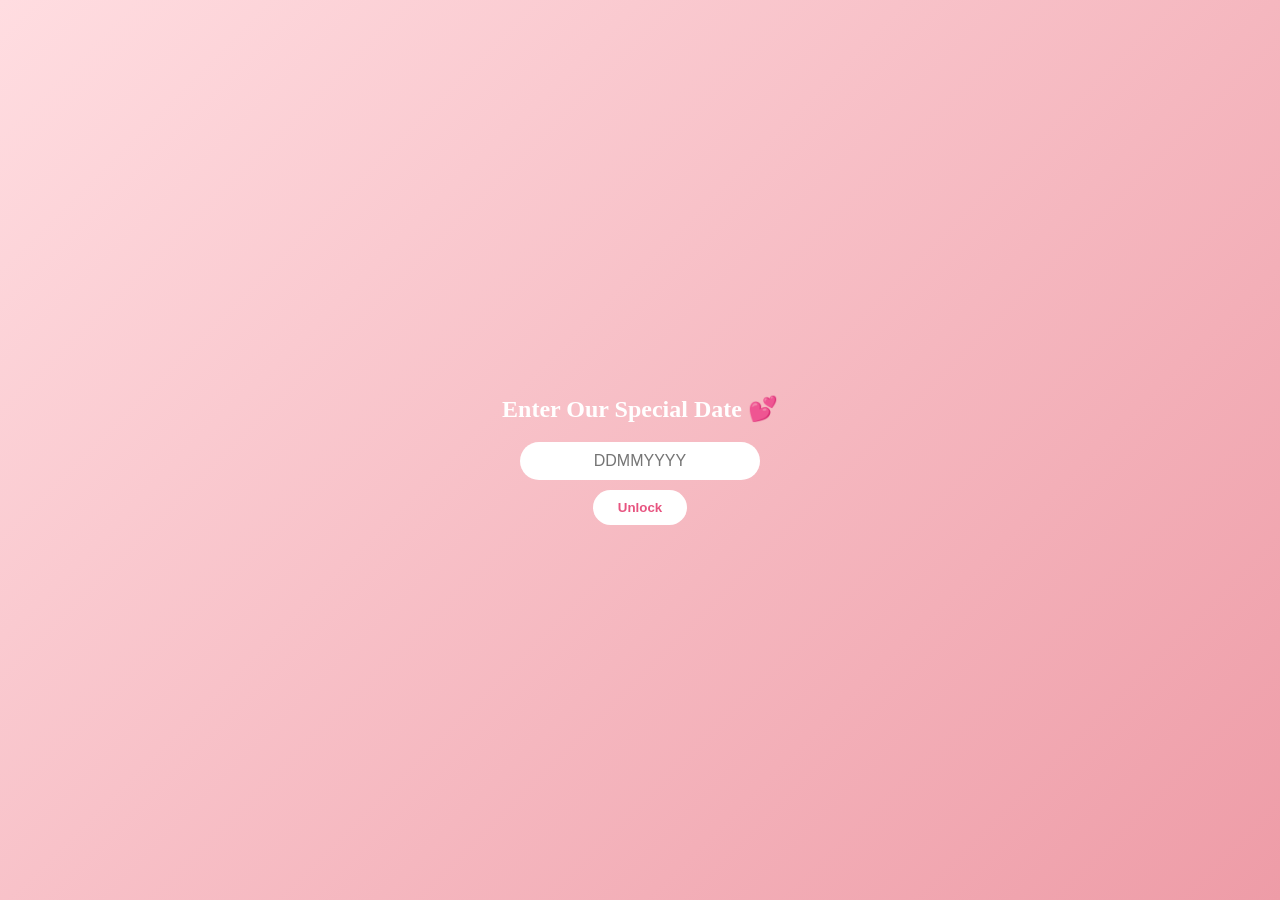
==== index.html @ 982a637d "Create index.html" ====
<!DOCTYPE html>
<html lang="en">
<head>
<meta charset="UTF-8">
<meta name="viewport" content="width=device-width, initial-scale=1.0">
<title>For You ❤️</title>

<style>
body {
    margin: 0;
    font-family: 'Georgia', serif;
    overflow: hidden;
    background: linear-gradient(135deg, #ffdde1, #ee9ca7);
    display: flex;
    justify-content: center;
    align-items: center;
    height: 100vh;
    color: #fff;
}

/* Login Screen */
#loginBox {
    text-align: center;
}

input {
    padding: 10px 20px;
    border-radius: 30px;
    border: none;
    text-align: center;
    font-size: 16px;
}

button {
    margin-top: 10px;
    padding: 10px 25px;
    border-radius: 30px;
    border: none;
    background: white;
    color: #e75480;
    font-weight: bold;
    cursor: pointer;
    transition: 0.3s;
}

button:hover {
    background: #ffe6eb;
}

/* Love Letter */
#loveContent {
    display: none;
    max-width: 600px;
    padding: 40px;
    background: rgba(255,255,255,0.2);
    backdrop-filter: blur(10px);
    border-radius: 20px;
    text-align: center;
    animation: fadeIn 2s ease forwards;
}

h1 {
    margin-bottom: 20px;
}

@keyframes fadeIn {
    from { opacity: 0; transform: translateY(20px); }
    to { opacity: 1; transform: translateY(0); }
}

/* Floating hearts & flowers */
.floating {
    position: absolute;
    font-size: 24px;
    animation: floatUp linear infinite;
}

@keyframes floatUp {
    from {
        transform: translateY(100vh);
        opacity: 1;
    }
    to {
        transform: translateY(-10vh);
        opacity: 0;
    }
}
</style>
</head>

<body>

<div id="loginBox">
    <h2>Enter Our Special Date 💕</h2>
    <input type="password" id="password" placeholder="DDMMYYYY">
    <br>
    <button onclick="unlock()">Unlock</button>
</div>

<div id="loveContent">
    <h1>Happy 1 Month ❤️</h1>
    <p>
        My love,<br><br>
        One month with you has been the most beautiful chapter of my life.  
        Every day with you feels lighter, warmer, and happier.  
        Your smile is my favorite notification.  
        Your voice is my favorite sound.  
        And your love is my favorite place to be.<br><br>
        I don’t just love you…  
        I love the way you make me feel.  
        I love the way you exist.  
        I love us.<br><br>
        Here’s to one month…  
        and to every month after this. ❤️
    </p>
</div>

<script>
const correctPassword = "26012026";

function unlock() {
    const input = document.getElementById("password").value;
    if (input === correctPassword) {
        document.getElementById("loginBox").style.display = "none";
        document.getElementById("loveContent").style.display = "block";
        startFloating();
    } else {
        alert("Hint: Our date 💕");
    }
}

function startFloating() {
    const symbols = ["❤️", "🌸", "💖", "🌷", "💕"];
    setInterval(() => {
        const element = document.createElement("div");
        element.className = "floating";
        element.innerText = symbols[Math.floor(Math.random() * symbols.length)];
        element.style.left = Math.random() * 100 + "vw";
        element.style.animationDuration = (4 + Math.random() * 4) + "s";
        document.body.appendChild(element);

        setTimeout(() => {
            element.remove();
        }, 8000);
    }, 500);
}
</script>

</body>
</html>
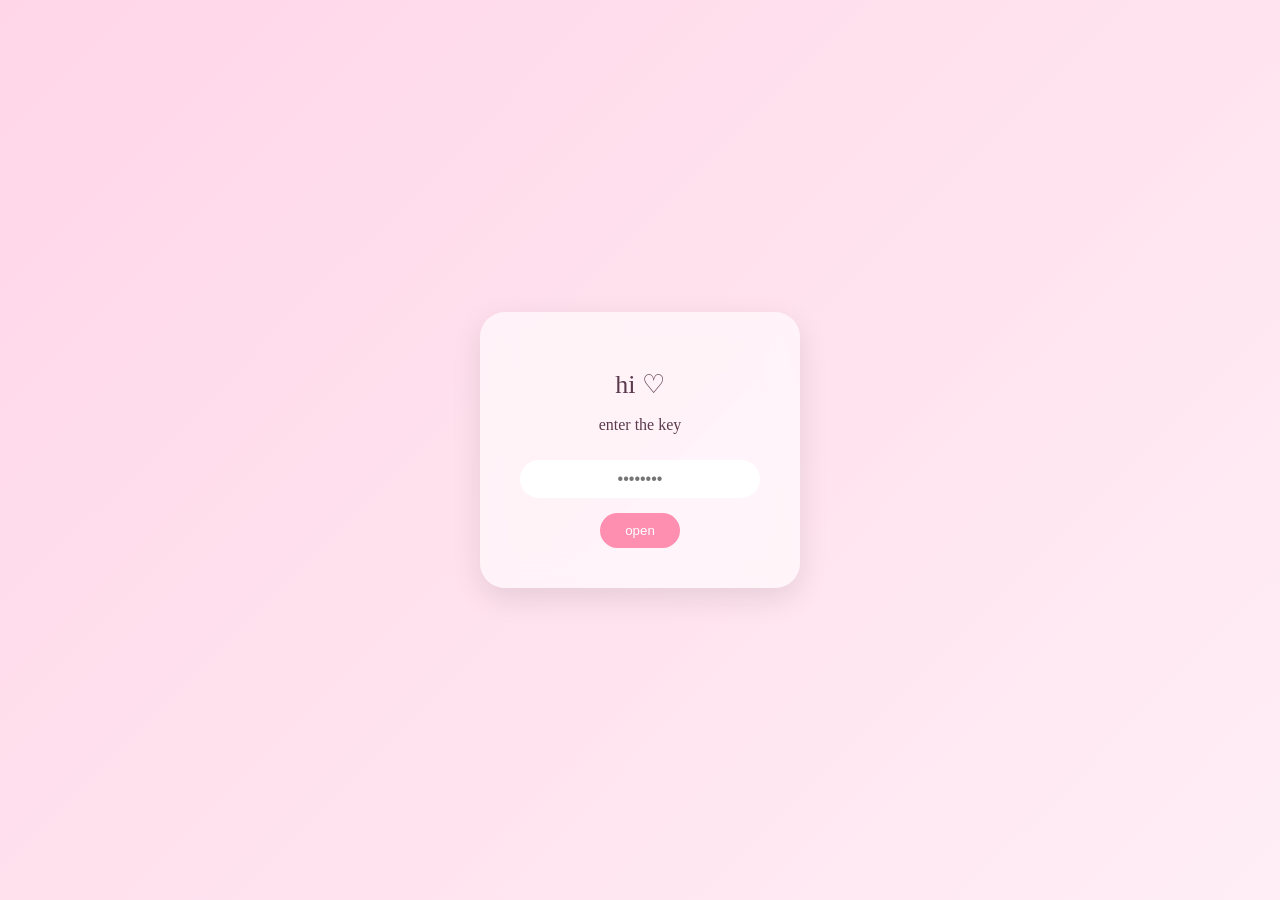
==== commit e0f7bdd9: "Update index.html" ====
--- a/index.html
+++ b/index.html
@@ -3,76 +3,95 @@
 <head>
 <meta charset="UTF-8">
 <meta name="viewport" content="width=device-width, initial-scale=1.0">
-<title>For You ❤️</title>
+<title>♡</title>
 
 <style>
 body {
     margin: 0;
     font-family: 'Georgia', serif;
+    background: linear-gradient(135deg, #ffd6e8, #ffeef5);
+    height: 100vh;
     overflow: hidden;
-    background: linear-gradient(135deg, #ffdde1, #ee9ca7);
     display: flex;
     justify-content: center;
     align-items: center;
-    height: 100vh;
-    color: #fff;
+    color: #5c3a4d;
 }
 
-/* Login Screen */
-#loginBox {
+/* Card */
+.card {
+    background: rgba(255,255,255,0.6);
+    backdrop-filter: blur(15px);
+    padding: 40px;
+    border-radius: 25px;
     text-align: center;
+    box-shadow: 0 10px 30px rgba(0,0,0,0.1);
+    max-width: 500px;
+    animation: fadeIn 1.5s ease forwards;
+}
+
+h1 {
+    font-size: 26px;
+    margin-bottom: 10px;
+    font-weight: normal;
 }
 
 input {
     padding: 10px 20px;
     border-radius: 30px;
     border: none;
+    outline: none;
     text-align: center;
+    margin-top: 10px;
     font-size: 16px;
+    background: #fff;
 }
 
 button {
-    margin-top: 10px;
+    margin-top: 15px;
     padding: 10px 25px;
     border-radius: 30px;
     border: none;
-    background: white;
-    color: #e75480;
-    font-weight: bold;
+    background: #ff8fb1;
+    color: white;
     cursor: pointer;
     transition: 0.3s;
 }
 
 button:hover {
-    background: #ffe6eb;
+    background: #ff6f9d;
 }
 
-/* Love Letter */
+/* Hidden Content */
 #loveContent {
     display: none;
-    max-width: 600px;
-    padding: 40px;
-    background: rgba(255,255,255,0.2);
-    backdrop-filter: blur(10px);
-    border-radius: 20px;
-    text-align: center;
     animation: fadeIn 2s ease forwards;
 }
 
-h1 {
+@keyframes fadeIn {
+    from {opacity:0; transform: translateY(20px);}
+    to {opacity:1; transform: translateY(0);}
+}
+
+/* Pulsating Heart */
+.heart {
+    font-size: 60px;
+    animation: pulse 1.5s infinite;
     margin-bottom: 20px;
 }
 
-@keyframes fadeIn {
-    from { opacity: 0; transform: translateY(20px); }
-    to { opacity: 1; transform: translateY(0); }
+@keyframes pulse {
+    0% { transform: scale(1); }
+    50% { transform: scale(1.2); }
+    100% { transform: scale(1); }
 }
 
-/* Floating hearts & flowers */
+/* Floating elements */
 .floating {
     position: absolute;
-    font-size: 24px;
+    font-size: 22px;
     animation: floatUp linear infinite;
+    opacity: 0.8;
 }
 
 @keyframes floatUp {
@@ -90,29 +109,33 @@
 
 <body>
 
-<div id="loginBox">
-    <h2>Enter Our Special Date 💕</h2>
-    <input type="password" id="password" placeholder="DDMMYYYY">
+<div class="card">
+
+<div id="login">
+    <h1>hi ♡</h1>
+    <p>enter the key</p>
+    <input type="password" id="password" placeholder="••••••••">
     <br>
-    <button onclick="unlock()">Unlock</button>
+    <button onclick="unlock()">open</button>
 </div>
 
 <div id="loveContent">
-    <h1>Happy 1 Month ❤️</h1>
+    <div class="heart">❤️</div>
+    <h1>happy one month</h1>
     <p>
-        My love,<br><br>
-        One month with you has been the most beautiful chapter of my life.  
-        Every day with you feels lighter, warmer, and happier.  
-        Your smile is my favorite notification.  
-        Your voice is my favorite sound.  
-        And your love is my favorite place to be.<br><br>
-        I don’t just love you…  
-        I love the way you make me feel.  
-        I love the way you exist.  
-        I love us.<br><br>
-        Here’s to one month…  
-        and to every month after this. ❤️
+        my love,<br><br>
+        this month with you has been soft, warm, and unforgettable.  
+        you have turned ordinary days into something magical.  
+        every laugh, every look, every little moment with you  
+        feels like home.<br><br>
+        i love the way you smile.  
+        i love the way you care.  
+        i love the way you are.<br><br>
+        one month down…  
+        forever to go. ♡
     </p>
+</div>
+
 </div>
 
 <script>
@@ -121,28 +144,26 @@
 function unlock() {
     const input = document.getElementById("password").value;
     if (input === correctPassword) {
-        document.getElementById("loginBox").style.display = "none";
+        document.getElementById("login").style.display = "none";
         document.getElementById("loveContent").style.display = "block";
         startFloating();
-    } else {
-        alert("Hint: Our date 💕");
     }
 }
 
 function startFloating() {
-    const symbols = ["❤️", "🌸", "💖", "🌷", "💕"];
+    const symbols = ["❤️","🌸","💗","🌷","💖"];
     setInterval(() => {
-        const element = document.createElement("div");
-        element.className = "floating";
-        element.innerText = symbols[Math.floor(Math.random() * symbols.length)];
-        element.style.left = Math.random() * 100 + "vw";
-        element.style.animationDuration = (4 + Math.random() * 4) + "s";
-        document.body.appendChild(element);
+        const el = document.createElement("div");
+        el.className = "floating";
+        el.innerText = symbols[Math.floor(Math.random()*symbols.length)];
+        el.style.left = Math.random() * 100 + "vw";
+        el.style.animationDuration = (5 + Math.random()*3) + "s";
+        document.body.appendChild(el);
 
         setTimeout(() => {
-            element.remove();
+            el.remove();
         }, 8000);
-    }, 500);
+    }, 600);
 }
 </script>
 
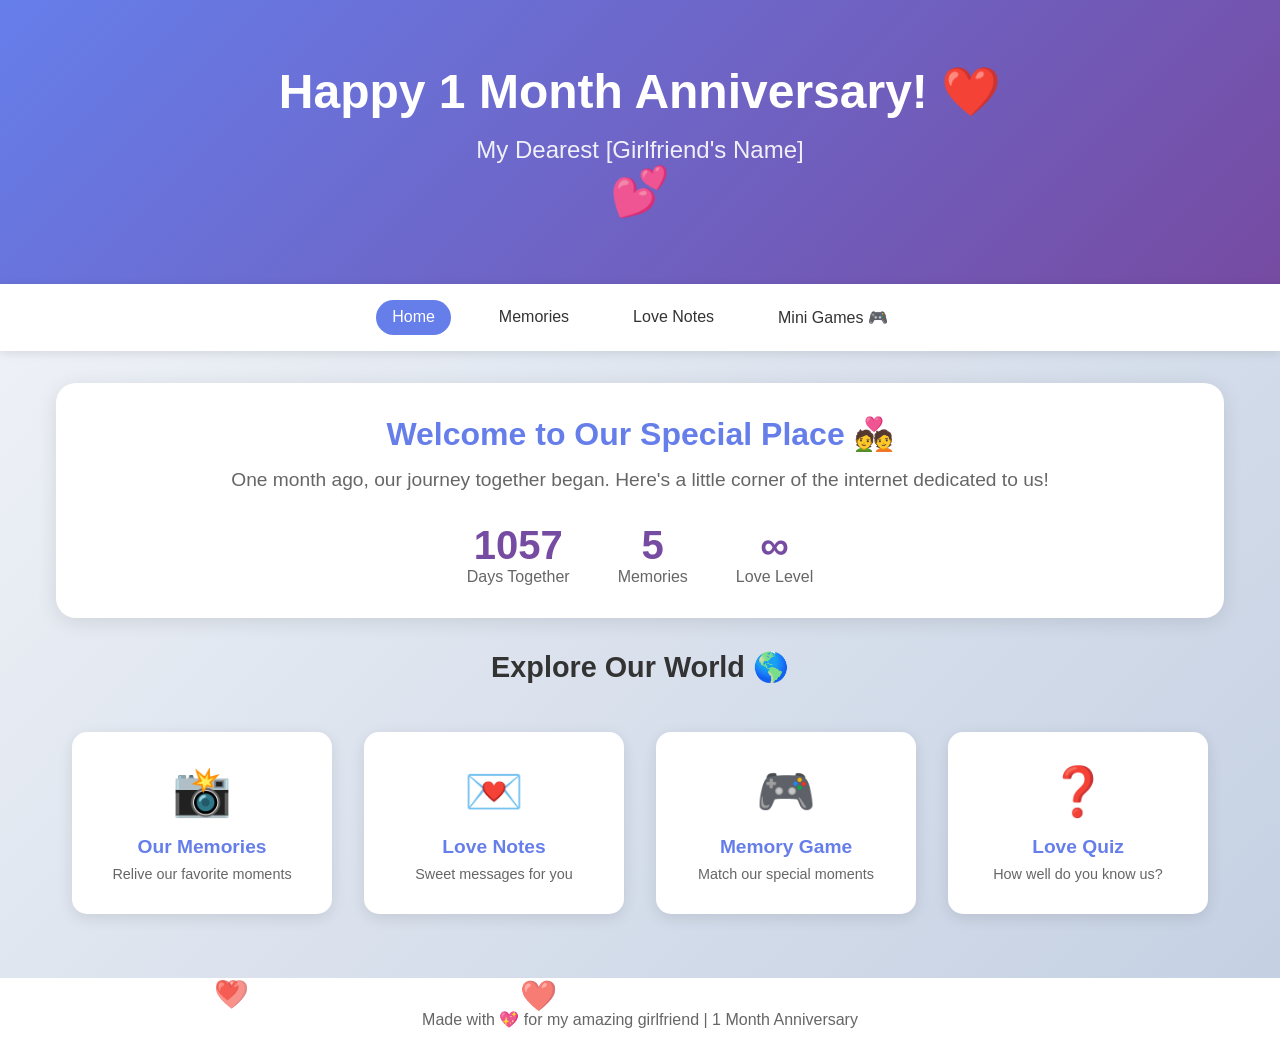
==== commit 6e5345a3: "first update" ====
--- a/index.html
+++ b/index.html
@@ -1,171 +1,87 @@
 <!DOCTYPE html>
 <html lang="en">
 <head>
-<meta charset="UTF-8">
-<meta name="viewport" content="width=device-width, initial-scale=1.0">
-<title>♡</title>
+    <meta charset="UTF-8">
+    <meta name="viewport" content="width=device-width, initial-scale=1.0">
+    <title>Our 1 Month Anniversary ❤️</title>
+    <link rel="stylesheet" href="css/main.css">
+</head>
+<body>
+    <div class="hero-section">
+        <h1 class="main-title">Happy 1 Month Anniversary! ❤️</h1>
+        <p class="subtitle">My Dearest [Girlfriend's Name]</p>
+        <div class="heart-animation">💕</div>
+    </div>
 
-<style>
-body {
-    margin: 0;
-    font-family: 'Georgia', serif;
-    background: linear-gradient(135deg, #ffd6e8, #ffeef5);
-    height: 100vh;
-    overflow: hidden;
-    display: flex;
-    justify-content: center;
-    align-items: center;
-    color: #5c3a4d;
-}
+    <nav class="main-nav">
+        <div class="nav-container">
+            <a href="index.html" class="nav-link active">Home</a>
+            <a href="pages/memories.html" class="nav-link">Memories</a>
+            <a href="pages/love-notes.html" class="nav-link">Love Notes</a>
+            <div class="games-dropdown">
+                <button class="dropbtn">Mini Games 🎮</button>
+                <div class="dropdown-content">
+                    <a href="pages/games/memory-game.html">Memory Match</a>
+                    <a href="pages/games/quiz-game.html">Love Quiz</a>
+                    <a href="pages/games/love-meter.html">Love Meter</a>
+                </div>
+            </div>
+        </div>
+    </nav>
 
-/* Card */
-.card {
-    background: rgba(255,255,255,0.6);
-    backdrop-filter: blur(15px);
-    padding: 40px;
-    border-radius: 25px;
-    text-align: center;
-    box-shadow: 0 10px 30px rgba(0,0,0,0.1);
-    max-width: 500px;
-    animation: fadeIn 1.5s ease forwards;
-}
+    <main class="content">
+        <section class="welcome-card">
+            <h2>Welcome to Our Special Place 💑</h2>
+            <p>One month ago, our journey together began. Here's a little corner of the internet dedicated to us!</p>
+            
+            <div class="stats-container">
+                <div class="stat-box">
+                    <span class="stat-number" id="daysCount">30</span>
+                    <span class="stat-label">Days Together</span>
+                </div>
+                <div class="stat-box">
+                    <span class="stat-number" id="memoriesCount">5</span>
+                    <span class="stat-label">Memories</span>
+                </div>
+                <div class="stat-box">
+                    <span class="stat-number" id="loveQuotient">∞</span>
+                    <span class="stat-label">Love Level</span>
+                </div>
+            </div>
+        </section>
 
-h1 {
-    font-size: 26px;
-    margin-bottom: 10px;
-    font-weight: normal;
-}
+        <section class="quick-links">
+            <h3>Explore Our World 🌎</h3>
+            <div class="link-grid">
+                <a href="pages/memories.html" class="grid-item memories">
+                    <span>📸</span>
+                    <h4>Our Memories</h4>
+                    <p>Relive our favorite moments</p>
+                </a>
+                <a href="pages/love-notes.html" class="grid-item notes">
+                    <span>💌</span>
+                    <h4>Love Notes</h4>
+                    <p>Sweet messages for you</p>
+                </a>
+                <a href="pages/games/memory-game.html" class="grid-item game">
+                    <span>🎮</span>
+                    <h4>Memory Game</h4>
+                    <p>Match our special moments</p>
+                </a>
+                <a href="pages/games/quiz-game.html" class="grid-item quiz">
+                    <span>❓</span>
+                    <h4>Love Quiz</h4>
+                    <p>How well do you know us?</p>
+                </a>
+            </div>
+        </section>
+    </main>
 
-input {
-    padding: 10px 20px;
-    border-radius: 30px;
-    border: none;
-    outline: none;
-    text-align: center;
-    margin-top: 10px;
-    font-size: 16px;
-    background: #fff;
-}
+    <footer>
+        <p>Made with 💖 for my amazing girlfriend | 1 Month Anniversary</p>
+        <div class="floating-hearts"></div>
+    </footer>
 
-button {
-    margin-top: 15px;
-    padding: 10px 25px;
-    border-radius: 30px;
-    border: none;
-    background: #ff8fb1;
-    color: white;
-    cursor: pointer;
-    transition: 0.3s;
-}
-
-button:hover {
-    background: #ff6f9d;
-}
-
-/* Hidden Content */
-#loveContent {
-    display: none;
-    animation: fadeIn 2s ease forwards;
-}
-
-@keyframes fadeIn {
-    from {opacity:0; transform: translateY(20px);}
-    to {opacity:1; transform: translateY(0);}
-}
-
-/* Pulsating Heart */
-.heart {
-    font-size: 60px;
-    animation: pulse 1.5s infinite;
-    margin-bottom: 20px;
-}
-
-@keyframes pulse {
-    0% { transform: scale(1); }
-    50% { transform: scale(1.2); }
-    100% { transform: scale(1); }
-}
-
-/* Floating elements */
-.floating {
-    position: absolute;
-    font-size: 22px;
-    animation: floatUp linear infinite;
-    opacity: 0.8;
-}
-
-@keyframes floatUp {
-    from {
-        transform: translateY(100vh);
-        opacity: 1;
-    }
-    to {
-        transform: translateY(-10vh);
-        opacity: 0;
-    }
-}
-</style>
-</head>
-
-<body>
-
-<div class="card">
-
-<div id="login">
-    <h1>hi ♡</h1>
-    <p>enter the key</p>
-    <input type="password" id="password" placeholder="••••••••">
-    <br>
-    <button onclick="unlock()">open</button>
-</div>
-
-<div id="loveContent">
-    <div class="heart">❤️</div>
-    <h1>happy one month</h1>
-    <p>
-        my love,<br><br>
-        this month with you has been soft, warm, and unforgettable.  
-        you have turned ordinary days into something magical.  
-        every laugh, every look, every little moment with you  
-        feels like home.<br><br>
-        i love the way you smile.  
-        i love the way you care.  
-        i love the way you are.<br><br>
-        one month down…  
-        forever to go. ♡
-    </p>
-</div>
-
-</div>
-
-<script>
-const correctPassword = "26012026";
-
-function unlock() {
-    const input = document.getElementById("password").value;
-    if (input === correctPassword) {
-        document.getElementById("login").style.display = "none";
-        document.getElementById("loveContent").style.display = "block";
-        startFloating();
-    }
-}
-
-function startFloating() {
-    const symbols = ["❤️","🌸","💗","🌷","💖"];
-    setInterval(() => {
-        const el = document.createElement("div");
-        el.className = "floating";
-        el.innerText = symbols[Math.floor(Math.random()*symbols.length)];
-        el.style.left = Math.random() * 100 + "vw";
-        el.style.animationDuration = (5 + Math.random()*3) + "s";
-        document.body.appendChild(el);
-
-        setTimeout(() => {
-            el.remove();
-        }, 8000);
-    }, 600);
-}
-</script>
-
+    <script src="js/main.js"></script>
 </body>
-</html>
+</html>
--- a/css/main.css
+++ b/css/main.css
@@ -0,0 +1,300 @@
+* {
+    margin: 0;
+    padding: 0;
+    box-sizing: border-box;
+}
+
+body {
+    font-family: 'Segoe UI', Tahoma, Geneva, Verdana, sans-serif;
+    background: linear-gradient(135deg, #f5f7fa 0%, #c3cfe2 100%);
+    min-height: 100vh;
+}
+
+/* Hero Section */
+.hero-section {
+    background: linear-gradient(135deg, #667eea 0%, #764ba2 100%);
+    color: white;
+    text-align: center;
+    padding: 4rem 2rem;
+    position: relative;
+    overflow: hidden;
+}
+
+.main-title {
+    font-size: 3rem;
+    margin-bottom: 1rem;
+    animation: fadeInDown 1s ease;
+}
+
+.subtitle {
+    font-size: 1.5rem;
+    opacity: 0.9;
+    animation: fadeInUp 1s ease;
+}
+
+.heart-animation {
+    font-size: 3rem;
+    animation: heartbeat 1.5s ease infinite;
+}
+
+/* Navigation */
+.main-nav {
+    background: white;
+    box-shadow: 0 2px 10px rgba(0,0,0,0.1);
+    position: sticky;
+    top: 0;
+    z-index: 1000;
+}
+
+.nav-container {
+    max-width: 1200px;
+    margin: 0 auto;
+    padding: 1rem;
+    display: flex;
+    justify-content: center;
+    gap: 2rem;
+    flex-wrap: wrap;
+}
+
+.nav-link {
+    text-decoration: none;
+    color: #333;
+    font-weight: 500;
+    padding: 0.5rem 1rem;
+    border-radius: 20px;
+    transition: all 0.3s ease;
+}
+
+.nav-link:hover, .nav-link.active {
+    background: #667eea;
+    color: white;
+}
+
+/* Dropdown */
+.games-dropdown {
+    position: relative;
+    display: inline-block;
+}
+
+.dropbtn {
+    background: none;
+    border: none;
+    font-weight: 500;
+    padding: 0.5rem 1rem;
+    cursor: pointer;
+    font-size: 1rem;
+    color: #333;
+    border-radius: 20px;
+}
+
+.dropbtn:hover {
+    background: #667eea;
+    color: white;
+}
+
+.dropdown-content {
+    display: none;
+    position: absolute;
+    background: white;
+    min-width: 160px;
+    box-shadow: 0 8px 16px rgba(0,0,0,0.1);
+    border-radius: 10px;
+    overflow: hidden;
+    z-index: 1;
+}
+
+.games-dropdown:hover .dropdown-content {
+    display: block;
+}
+
+.dropdown-content a {
+    color: #333;
+    padding: 12px 16px;
+    text-decoration: none;
+    display: block;
+    transition: background 0.3s ease;
+}
+
+.dropdown-content a:hover {
+    background: #f0f0f0;
+    color: #667eea;
+}
+
+/* Main Content */
+.content {
+    max-width: 1200px;
+    margin: 2rem auto;
+    padding: 0 1rem;
+}
+
+.welcome-card {
+    background: white;
+    border-radius: 20px;
+    padding: 2rem;
+    box-shadow: 0 4px 20px rgba(0,0,0,0.1);
+    text-align: center;
+    margin-bottom: 2rem;
+}
+
+.welcome-card h2 {
+    color: #667eea;
+    margin-bottom: 1rem;
+    font-size: 2rem;
+}
+
+.welcome-card p {
+    color: #666;
+    margin-bottom: 2rem;
+    font-size: 1.2rem;
+}
+
+/* Stats */
+.stats-container {
+    display: flex;
+    justify-content: center;
+    gap: 3rem;
+    flex-wrap: wrap;
+}
+
+.stat-box {
+    text-align: center;
+}
+
+.stat-number {
+    display: block;
+    font-size: 2.5rem;
+    font-weight: bold;
+    color: #764ba2;
+}
+
+.stat-label {
+    color: #666;
+    font-size: 1rem;
+}
+
+/* Quick Links */
+.quick-links {
+    margin-top: 2rem;
+}
+
+.quick-links h3 {
+    text-align: center;
+    color: #333;
+    margin-bottom: 2rem;
+    font-size: 1.8rem;
+}
+
+.link-grid {
+    display: grid;
+    grid-template-columns: repeat(auto-fit, minmax(250px, 1fr));
+    gap: 2rem;
+    padding: 1rem;
+}
+
+.grid-item {
+    text-decoration: none;
+    background: white;
+    border-radius: 15px;
+    padding: 2rem;
+    text-align: center;
+    transition: transform 0.3s ease, box-shadow 0.3s ease;
+    box-shadow: 0 4px 15px rgba(0,0,0,0.1);
+}
+
+.grid-item:hover {
+    transform: translateY(-5px);
+    box-shadow: 0 8px 25px rgba(102, 126, 234, 0.3);
+}
+
+.grid-item span {
+    font-size: 3rem;
+    display: block;
+    margin-bottom: 1rem;
+}
+
+.grid-item h4 {
+    color: #667eea;
+    margin-bottom: 0.5rem;
+    font-size: 1.2rem;
+}
+
+.grid-item p {
+    color: #666;
+    font-size: 0.9rem;
+}
+
+/* Footer */
+footer {
+    text-align: center;
+    padding: 2rem;
+    background: white;
+    margin-top: 3rem;
+    position: relative;
+    overflow: hidden;
+}
+
+footer p {
+    color: #666;
+}
+
+.floating-hearts {
+    position: absolute;
+    top: 0;
+    left: 0;
+    width: 100%;
+    height: 100%;
+    pointer-events: none;
+}
+
+/* Animations */
+@keyframes fadeInDown {
+    from {
+        opacity: 0;
+        transform: translateY(-30px);
+    }
+    to {
+        opacity: 1;
+        transform: translateY(0);
+    }
+}
+
+@keyframes fadeInUp {
+    from {
+        opacity: 0;
+        transform: translateY(30px);
+    }
+    to {
+        opacity: 1;
+        transform: translateY(0);
+    }
+}
+
+@keyframes heartbeat {
+    0%, 100% { transform: scale(1); }
+    50% { transform: scale(1.2); }
+}
+
+/* Responsive Design */
+@media (max-width: 768px) {
+    .main-title {
+        font-size: 2rem;
+    }
+    
+    .subtitle {
+        font-size: 1.2rem;
+    }
+    
+    .nav-container {
+        flex-direction: column;
+        align-items: center;
+        gap: 0.5rem;
+    }
+    
+    .stats-container {
+        gap: 1.5rem;
+    }
+    
+    .stat-number {
+        font-size: 2rem;
+    }
+}
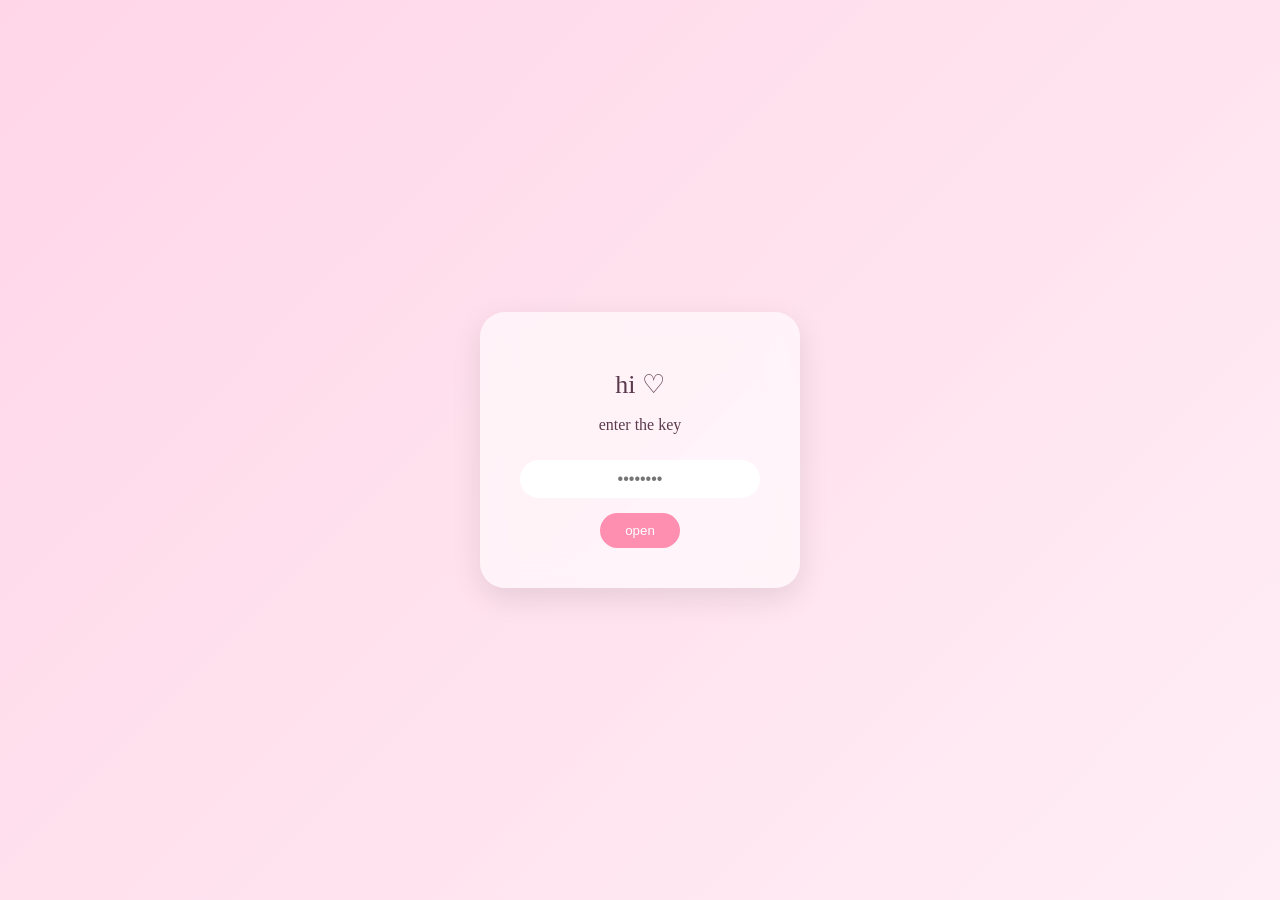
==== commit 05aabe1a: "first update" ====
--- a/index.html
+++ b/index.html
@@ -1,87 +1,171 @@
 <!DOCTYPE html>
 <html lang="en">
 <head>
-    <meta charset="UTF-8">
-    <meta name="viewport" content="width=device-width, initial-scale=1.0">
-    <title>Our 1 Month Anniversary ❤️</title>
-    <link rel="stylesheet" href="css/main.css">
+<meta charset="UTF-8">
+<meta name="viewport" content="width=device-width, initial-scale=1.0">
+<title>♡</title>
+
+<style>
+body {
+    margin: 0;
+    font-family: 'Georgia', serif;
+    background: linear-gradient(135deg, #ffd6e8, #ffeef5);
+    height: 100vh;
+    overflow: hidden;
+    display: flex;
+    justify-content: center;
+    align-items: center;
+    color: #5c3a4d;
+}
+
+/* Card */
+.card {
+    background: rgba(255,255,255,0.6);
+    backdrop-filter: blur(15px);
+    padding: 40px;
+    border-radius: 25px;
+    text-align: center;
+    box-shadow: 0 10px 30px rgba(0,0,0,0.1);
+    max-width: 500px;
+    animation: fadeIn 1.5s ease forwards;
+}
+
+h1 {
+    font-size: 26px;
+    margin-bottom: 10px;
+    font-weight: normal;
+}
+
+input {
+    padding: 10px 20px;
+    border-radius: 30px;
+    border: none;
+    outline: none;
+    text-align: center;
+    margin-top: 10px;
+    font-size: 16px;
+    background: #fff;
+}
+
+button {
+    margin-top: 15px;
+    padding: 10px 25px;
+    border-radius: 30px;
+    border: none;
+    background: #ff8fb1;
+    color: white;
+    cursor: pointer;
+    transition: 0.3s;
+}
+
+button:hover {
+    background: #ff6f9d;
+}
+
+/* Hidden Content */
+#loveContent {
+    display: none;
+    animation: fadeIn 2s ease forwards;
+}
+
+@keyframes fadeIn {
+    from {opacity:0; transform: translateY(20px);}
+    to {opacity:1; transform: translateY(0);}
+}
+
+/* Pulsating Heart */
+.heart {
+    font-size: 60px;
+    animation: pulse 1.5s infinite;
+    margin-bottom: 20px;
+}
+
+@keyframes pulse {
+    0% { transform: scale(1); }
+    50% { transform: scale(1.2); }
+    100% { transform: scale(1); }
+}
+
+/* Floating elements */
+.floating {
+    position: absolute;
+    font-size: 22px;
+    animation: floatUp linear infinite;
+    opacity: 0.8;
+}
+
+@keyframes floatUp {
+    from {
+        transform: translateY(100vh);
+        opacity: 1;
+    }
+    to {
+        transform: translateY(-10vh);
+        opacity: 0;
+    }
+}
+</style>
 </head>
+
 <body>
-    <div class="hero-section">
-        <h1 class="main-title">Happy 1 Month Anniversary! ❤️</h1>
-        <p class="subtitle">My Dearest [Girlfriend's Name]</p>
-        <div class="heart-animation">💕</div>
-    </div>
 
-    <nav class="main-nav">
-        <div class="nav-container">
-            <a href="index.html" class="nav-link active">Home</a>
-            <a href="pages/memories.html" class="nav-link">Memories</a>
-            <a href="pages/love-notes.html" class="nav-link">Love Notes</a>
-            <div class="games-dropdown">
-                <button class="dropbtn">Mini Games 🎮</button>
-                <div class="dropdown-content">
-                    <a href="pages/games/memory-game.html">Memory Match</a>
-                    <a href="pages/games/quiz-game.html">Love Quiz</a>
-                    <a href="pages/games/love-meter.html">Love Meter</a>
-                </div>
-            </div>
-        </div>
-    </nav>
+<div class="card">
 
-    <main class="content">
-        <section class="welcome-card">
-            <h2>Welcome to Our Special Place 💑</h2>
-            <p>One month ago, our journey together began. Here's a little corner of the internet dedicated to us!</p>
-            
-            <div class="stats-container">
-                <div class="stat-box">
-                    <span class="stat-number" id="daysCount">30</span>
-                    <span class="stat-label">Days Together</span>
-                </div>
-                <div class="stat-box">
-                    <span class="stat-number" id="memoriesCount">5</span>
-                    <span class="stat-label">Memories</span>
-                </div>
-                <div class="stat-box">
-                    <span class="stat-number" id="loveQuotient">∞</span>
-                    <span class="stat-label">Love Level</span>
-                </div>
-            </div>
-        </section>
+<div id="login">
+    <h1>hi ♡</h1>
+    <p>enter the key</p>
+    <input type="password" id="password" placeholder="••••••••">
+    <br>
+    <button onclick="unlock()">open</button>
+</div>
 
-        <section class="quick-links">
-            <h3>Explore Our World 🌎</h3>
-            <div class="link-grid">
-                <a href="pages/memories.html" class="grid-item memories">
-                    <span>📸</span>
-                    <h4>Our Memories</h4>
-                    <p>Relive our favorite moments</p>
-                </a>
-                <a href="pages/love-notes.html" class="grid-item notes">
-                    <span>💌</span>
-                    <h4>Love Notes</h4>
-                    <p>Sweet messages for you</p>
-                </a>
-                <a href="pages/games/memory-game.html" class="grid-item game">
-                    <span>🎮</span>
-                    <h4>Memory Game</h4>
-                    <p>Match our special moments</p>
-                </a>
-                <a href="pages/games/quiz-game.html" class="grid-item quiz">
-                    <span>❓</span>
-                    <h4>Love Quiz</h4>
-                    <p>How well do you know us?</p>
-                </a>
-            </div>
-        </section>
-    </main>
+<div id="loveContent">
+    <div class="heart">❤️</div>
+    <h1>happy one month</h1>
+    <p>
+        my love,<br><br>
+        this month with you has been soft, warm, and unforgettable.  
+        you have turned ordinary days into something magical.  
+        every laugh, every look, every little moment with you  
+        feels like home.<br><br>
+        i love the way you smile.  
+        i love the way you care.  
+        i love the way you are.<br><br>
+        one month down…  
+        forever to go. ♡
+    </p>
+</div>
 
-    <footer>
-        <p>Made with 💖 for my amazing girlfriend | 1 Month Anniversary</p>
-        <div class="floating-hearts"></div>
-    </footer>
+</div>
 
-    <script src="js/main.js"></script>
+<script>
+const correctPassword = "26012026";
+
+function unlock() {
+    const input = document.getElementById("password").value;
+    if (input === correctPassword) {
+        document.getElementById("login").style.display = "none";
+        document.getElementById("loveContent").style.display = "block";
+        startFloating();
+    }
+}
+
+function startFloating() {
+    const symbols = ["❤️","🌸","💗","🌷","💖"];
+    setInterval(() => {
+        const el = document.createElement("div");
+        el.className = "floating";
+        el.innerText = symbols[Math.floor(Math.random()*symbols.length)];
+        el.style.left = Math.random() * 100 + "vw";
+        el.style.animationDuration = (5 + Math.random()*3) + "s";
+        document.body.appendChild(el);
+
+        setTimeout(() => {
+            el.remove();
+        }, 8000);
+    }, 600);
+}
+</script>
+
 </body>
-</html>+</html>
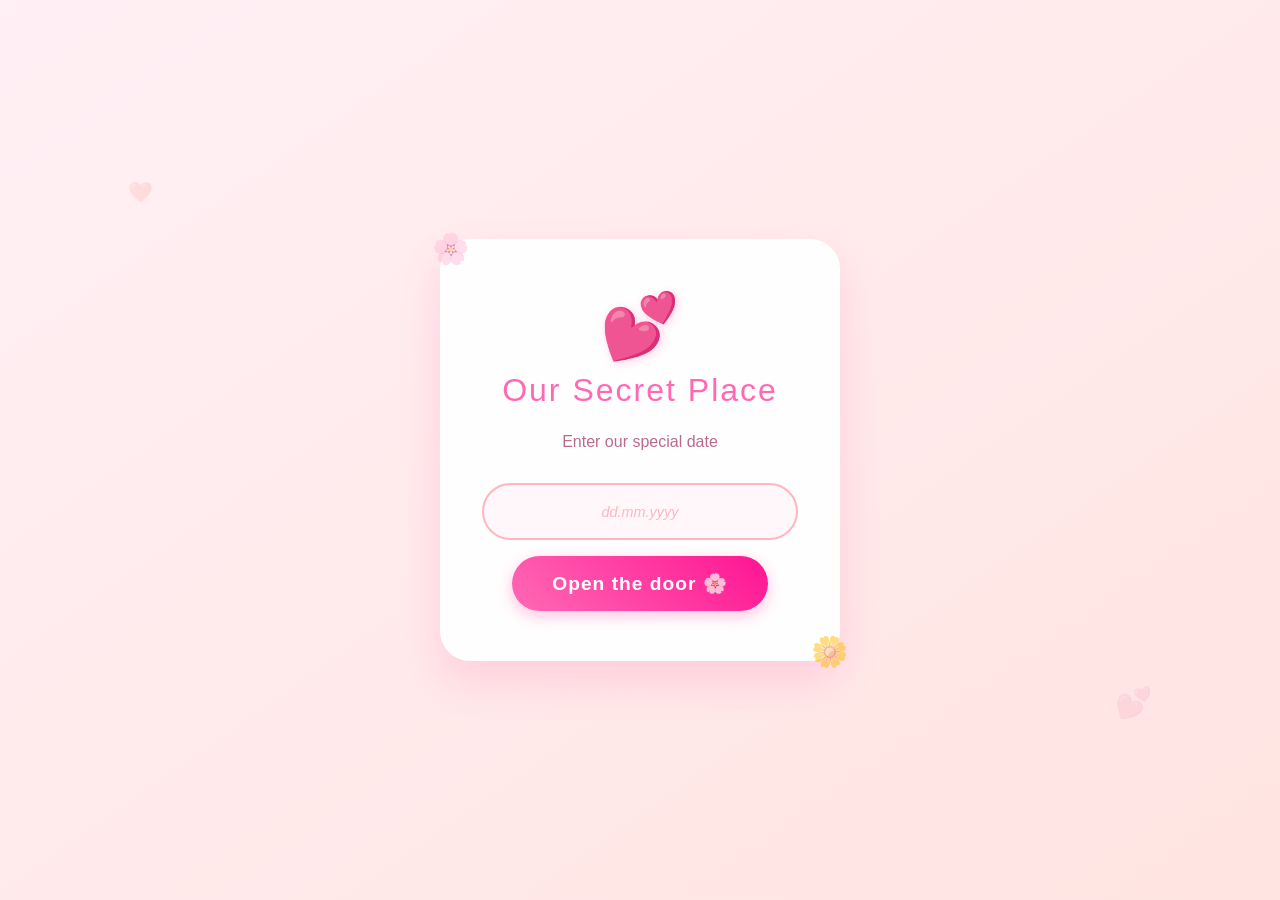
==== commit 89d7632c: "update" ====
--- a/index.html
+++ b/index.html
@@ -1,171 +1,21 @@
 <!DOCTYPE html>
 <html lang="en">
 <head>
-<meta charset="UTF-8">
-<meta name="viewport" content="width=device-width, initial-scale=1.0">
-<title>♡</title>
+    <meta charset="UTF-8">
+    <meta name="viewport" content="width=device-width, initial-scale=1.0">
+    <title>Secret Garden 💕</title>
+    <link rel="stylesheet" href="css/index.css">
+</head>
+<body>
+    <div class="container">
+        <h1>💕</h1>
+        <h2>Our Secret Place</h2>
+        <p class="prompt">Enter our special date</p>
+        <input type="text" id="password" placeholder="dd.mm.yyyy">
+        <button id="openBtn">Open the door 🌸</button>
+        <p id="error">❌ Not quite right, try again</p>
+    </div>
 
-<style>
-body {
-    margin: 0;
-    font-family: 'Georgia', serif;
-    background: linear-gradient(135deg, #ffd6e8, #ffeef5);
-    height: 100vh;
-    overflow: hidden;
-    display: flex;
-    justify-content: center;
-    align-items: center;
-    color: #5c3a4d;
-}
-
-/* Card */
-.card {
-    background: rgba(255,255,255,0.6);
-    backdrop-filter: blur(15px);
-    padding: 40px;
-    border-radius: 25px;
-    text-align: center;
-    box-shadow: 0 10px 30px rgba(0,0,0,0.1);
-    max-width: 500px;
-    animation: fadeIn 1.5s ease forwards;
-}
-
-h1 {
-    font-size: 26px;
-    margin-bottom: 10px;
-    font-weight: normal;
-}
-
-input {
-    padding: 10px 20px;
-    border-radius: 30px;
-    border: none;
-    outline: none;
-    text-align: center;
-    margin-top: 10px;
-    font-size: 16px;
-    background: #fff;
-}
-
-button {
-    margin-top: 15px;
-    padding: 10px 25px;
-    border-radius: 30px;
-    border: none;
-    background: #ff8fb1;
-    color: white;
-    cursor: pointer;
-    transition: 0.3s;
-}
-
-button:hover {
-    background: #ff6f9d;
-}
-
-/* Hidden Content */
-#loveContent {
-    display: none;
-    animation: fadeIn 2s ease forwards;
-}
-
-@keyframes fadeIn {
-    from {opacity:0; transform: translateY(20px);}
-    to {opacity:1; transform: translateY(0);}
-}
-
-/* Pulsating Heart */
-.heart {
-    font-size: 60px;
-    animation: pulse 1.5s infinite;
-    margin-bottom: 20px;
-}
-
-@keyframes pulse {
-    0% { transform: scale(1); }
-    50% { transform: scale(1.2); }
-    100% { transform: scale(1); }
-}
-
-/* Floating elements */
-.floating {
-    position: absolute;
-    font-size: 22px;
-    animation: floatUp linear infinite;
-    opacity: 0.8;
-}
-
-@keyframes floatUp {
-    from {
-        transform: translateY(100vh);
-        opacity: 1;
-    }
-    to {
-        transform: translateY(-10vh);
-        opacity: 0;
-    }
-}
-</style>
-</head>
-
-<body>
-
-<div class="card">
-
-<div id="login">
-    <h1>hi ♡</h1>
-    <p>enter the key</p>
-    <input type="password" id="password" placeholder="••••••••">
-    <br>
-    <button onclick="unlock()">open</button>
-</div>
-
-<div id="loveContent">
-    <div class="heart">❤️</div>
-    <h1>happy one month</h1>
-    <p>
-        my love,<br><br>
-        this month with you has been soft, warm, and unforgettable.  
-        you have turned ordinary days into something magical.  
-        every laugh, every look, every little moment with you  
-        feels like home.<br><br>
-        i love the way you smile.  
-        i love the way you care.  
-        i love the way you are.<br><br>
-        one month down…  
-        forever to go. ♡
-    </p>
-</div>
-
-</div>
-
-<script>
-const correctPassword = "26012026";
-
-function unlock() {
-    const input = document.getElementById("password").value;
-    if (input === correctPassword) {
-        document.getElementById("login").style.display = "none";
-        document.getElementById("loveContent").style.display = "block";
-        startFloating();
-    }
-}
-
-function startFloating() {
-    const symbols = ["❤️","🌸","💗","🌷","💖"];
-    setInterval(() => {
-        const el = document.createElement("div");
-        el.className = "floating";
-        el.innerText = symbols[Math.floor(Math.random()*symbols.length)];
-        el.style.left = Math.random() * 100 + "vw";
-        el.style.animationDuration = (5 + Math.random()*3) + "s";
-        document.body.appendChild(el);
-
-        setTimeout(() => {
-            el.remove();
-        }, 8000);
-    }, 600);
-}
-</script>
-
+    <script src="js/index.js"></script>
 </body>
-</html>
+</html>
--- a/css/index.css
+++ b/css/index.css
@@ -0,0 +1,204 @@
+/* Reset & basic setup */
+* {
+    margin: 0;
+    padding: 0;
+    box-sizing: border-box;
+}
+body {
+    font-family: 'Segoe UI', 'Arial', sans-serif;
+    background: linear-gradient(145deg, #fff0f5 0%, #ffe4e1 100%);
+    min-height: 100vh;
+    display: flex;
+    justify-content: center;
+    align-items: center;
+    overflow-x: hidden;
+    position: relative;
+}
+
+/* Floating background hearts */
+body::before {
+    content: '❤️';
+    position: absolute;
+    font-size: 20px;
+    opacity: 0.1;
+    animation: float 6s infinite;
+    left: 10%;
+    top: 20%;
+}
+body::after {
+    content: '💕';
+    position: absolute;
+    font-size: 30px;
+    opacity: 0.1;
+    animation: float 8s infinite;
+    right: 10%;
+    bottom: 20%;
+}
+
+/* Container */
+.container {
+    text-align: center;
+    background: rgba(255, 255, 255, 0.95);
+    padding: 3rem 2.5rem;
+    border-radius: 30px;
+    box-shadow: 0 20px 40px rgba(255, 105, 180, 0.2);
+    backdrop-filter: blur(5px);
+    border: 2px solid rgba(255, 255, 255, 0.5);
+    max-width: 400px;
+    width: 90%;
+    position: relative;
+    z-index: 1;
+}
+
+/* Decorative corners */
+.container::before {
+    content: '🌸';
+    position: absolute;
+    top: -10px;
+    left: -10px;
+    font-size: 30px;
+    opacity: 0.5;
+    animation: wiggle 3s infinite;
+}
+.container::after {
+    content: '🌼';
+    position: absolute;
+    bottom: -10px;
+    right: -10px;
+    font-size: 30px;
+    opacity: 0.5;
+    animation: wiggle 3s infinite reverse;
+}
+
+/* Headings */
+h1 {
+    font-size: 4rem;
+    margin-bottom: 0.5rem;
+    animation: bounce 2s infinite;
+    text-shadow: 2px 2px 10px rgba(255, 105, 180, 0.3);
+}
+h2 {
+    color: #ff69b4;
+    margin-bottom: 1.5rem;
+    font-size: 2rem;
+    font-weight: 300;
+    letter-spacing: 2px;
+}
+.prompt {
+    color: #b96b8b;
+    margin-bottom: 1rem;
+}
+
+/* Input */
+input {
+    width: 100%;
+    padding: 1rem;
+    margin: 1rem 0;
+    border: 2px solid #ffb6c1;
+    border-radius: 50px;
+    font-size: 1.1rem;
+    text-align: center;
+    outline: none;
+    transition: all 0.3s ease;
+    background: rgba(255, 240, 245, 0.5);
+}
+input:focus {
+    border-color: #ff69b4 !important;
+    box-shadow: 0 0 15px #ffb6c1;
+    background-color: #fff0f5;
+    transform: scale(1.02);
+}
+
+/* Placeholder cute style */
+input::placeholder {
+    color: #ffb6c1;
+    font-size: 0.9rem;
+    font-style: italic;
+}
+
+/* Button */
+button {
+    background: linear-gradient(45deg, #ff69b4, #ff1493);
+    color: white;
+    border: none;
+    padding: 1rem 2.5rem;
+    font-size: 1.2rem;
+    border-radius: 50px;
+    cursor: pointer;
+    transition: all 0.3s ease;
+    box-shadow: 0 5px 15px rgba(255, 105, 180, 0.4);
+    font-weight: bold;
+    letter-spacing: 1px;
+}
+button:hover {
+    transform: scale(1.05);
+    background: linear-gradient(45deg, #ff1493, #ff69b4);
+    box-shadow: 0 5px 20px #ffb6c1;
+}
+
+/* Error message */
+#error {
+    color: #ff69b4;
+    font-size: 0.9rem;
+    background: #fff0f5;
+    padding: 0.5rem;
+    border-radius: 50px;
+    border: 1px dashed #ffb6c1;
+    display: none;
+    margin-top: 1rem;
+}
+
+/* Animations */
+@keyframes bounce {
+    0%,100% { transform: translateY(0); }
+    50% { transform: translateY(-10px); }
+}
+@keyframes wiggle {
+    0%,100% { transform: rotate(0deg); }
+    25% { transform: rotate(10deg); }
+    75% { transform: rotate(-10deg); }
+}
+@keyframes cutePop {
+    0% { transform: scale(0) rotate(0deg); opacity: 0; }
+    50% { transform: scale(1.3) rotate(10deg); opacity: 1; }
+    100% { transform: scale(0) rotate(20deg); opacity: 0; }
+}
+@keyframes sadFloat {
+    0% { transform: translate(-50%, -50%) scale(1); opacity: 1; }
+    50% { transform: translate(-50%, -80%) scale(1.2); opacity: 0.8; }
+    100% { transform: translate(-50%, -200%) scale(0); opacity: 0; }
+}
+@keyframes float {
+    0%,100% { transform: translateY(0) rotate(0deg); }
+    50% { transform: translateY(-20px) rotate(10deg); }
+}
+
+/* Shake for wrong password */
+@keyframes cuteShake {
+    0%,100% { transform: translateX(0); }
+    25% { transform: translateX(-5px) rotate(-2deg); }
+    50% { transform: translateX(5px) rotate(2deg); }
+    75% { transform: translateX(-3px) rotate(-1deg); }
+}
+.cute-shake {
+    animation: cuteShake 0.4s ease-in-out;
+}
+
+/* Happy bounce */
+@keyframes happyBounce {
+    0%,100% { transform: scale(1); }
+    25% { transform: scale(1.05) rotate(-2deg); }
+    50% { transform: scale(1.1) rotate(2deg); }
+    75% { transform: scale(1.05) rotate(-1deg); }
+}
+.happy-bounce {
+    animation: happyBounce 0.8s ease-in-out;
+}
+
+/* Responsive */
+@media(max-width:480px) {
+    .container { padding: 2rem 1.5rem; }
+    h1 { font-size: 3rem; }
+    h2 { font-size: 1.5rem; }
+    button { padding: 0.8rem 2rem; font-size: 1rem; }
+}
